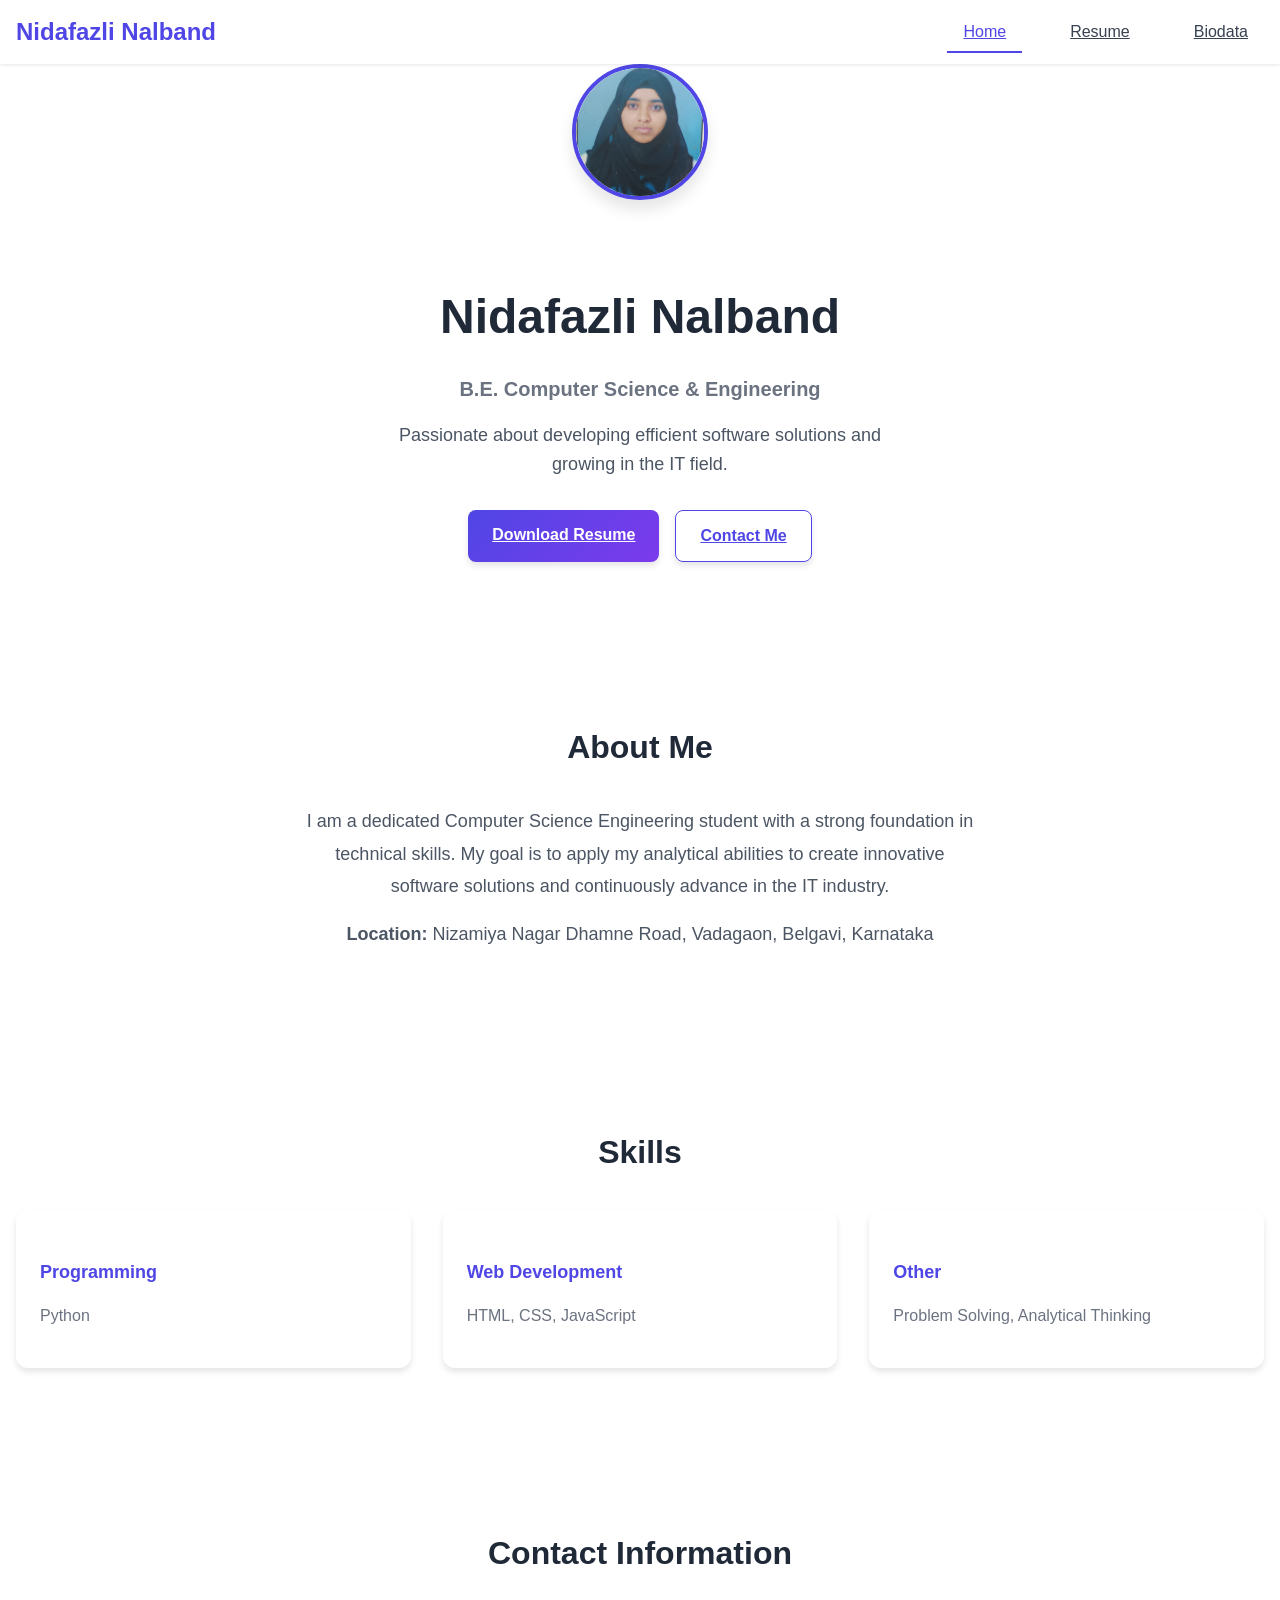
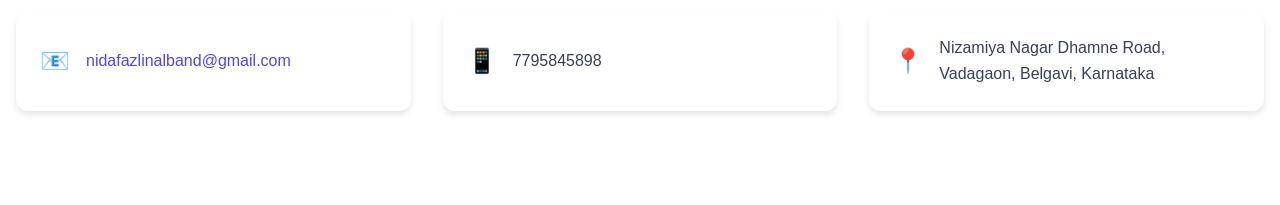
==== index.html @ 798a1188 "Add files via upload" ====
<!DOCTYPE html>
<html lang="en">
<head>
  <meta charset="UTF-8" />
  <meta name="viewport" content="width=device-width, initial-scale=1" />
  <title>Nidafazli Nalband Portfolio</title>
  <link rel="stylesheet" href="styles.css" />
</head>
<body>
  <!-- Navigation -->
  <nav class="navbar">
    <div class="nav-container">
      <div class="brand">Nidafazli Nalband</div>
      <div class="nav-links">
        <a href="index.html" class="nav-btn active" id="home-btn">Home</a>
        <a href="resume.html" class="nav-btn" id="resume-btn">Resume</a>
        <a href="biodata.html" class="nav-btn" id="biodata-btn">Biodata</a>
      </div>
    </div>
  </nav>

  <main class="container fade-in">
    <section class="hero">
      <img src="nida.jpg" alt="Profile Photo" class="profile-img" />
      <h1>Nidafazli Nalband</h1>
      <h2>B.E. Computer Science & Engineering</h2>
      <p>Passionate about developing efficient software solutions and growing in the IT field.</p>
      <div class="hero-buttons">
        <a href="resume.pdf" download="resume.pdf" target="_blank" class="btn primary">Download Resume</a>
        <a href="#contact" class="btn secondary">Contact Me</a>
      </div>
    </section>

    <section id="about" class="about">
      <h3>About Me</h3>
      <p>I am a dedicated Computer Science Engineering student with a strong foundation in technical skills. My goal is to apply my analytical abilities to create innovative software solutions and continuously advance in the IT industry.</p>
      <p><strong>Location:</strong> Nizamiya Nagar Dhamne Road, Vadagaon, Belgavi, Karnataka</p>
    </section>

    <section id="skills" class="skills">
      <h3>Skills</h3>
      <div class="skills-grid">
        <div class="skill-item">
          <h4>Programming</h4>
          <p>Python</p>
        </div>
        <div class="skill-item">
          <h4>Web Development</h4>
          <p>HTML, CSS, JavaScript</p>
        </div>
        <div class="skill-item">
          <h4>Other</h4>
          <p>Problem Solving, Analytical Thinking</p>
        </div>
      </div>
    </section>

    <section id="contact" class="contact">
      <h3>Contact Information</h3>
      <div class="contact-grid">
        <div class="contact-item">
          <span class="icon">📧</span>
          <p><a href="mailto:nidafazlinalband@gmail.com">nidafazlinalband@gmail.com</a></p>
        </div>
        <div class="contact-item">
          <span class="icon">📱</span>
          <p>7795845898</p>
        </div>
        <div class="contact-item">
          <span class="icon">📍</span>
          <p>Nizamiya Nagar Dhamne Road, Vadagaon, Belgavi, Karnataka</p>
        </div>
      </div>
    </section>
  </main>

  <script src="script.js"></script>
</body>
</html>
---- styles.css ----
/* Global Styles */
body {
  font-family: 'Segoe UI', Tahoma, Geneva, Verdana, sans-serif;
  margin: 0;
  background: linear-gradient(135deg, from-slate-50 via-blue-50 to-indigo-50);
  min-height: 100vh;
  color: #374151;
  -webkit-font-smoothing: antialiased;
  -moz-osx-font-smoothing: grayscale;
  line-height: 1.6;
}

/* Navigation */
.navbar {
  position: fixed;
  top: 0;
  left: 0;
  right: 0;
  background: rgba(255, 255, 255, 0.8);
  backdrop-filter: blur(8px);
  box-shadow: 0 1px 3px rgba(0, 0, 0, 0.1);
  z-index: 50;
  transition: all 0.3s ease;
}

.nav-container {
  max-width: 7xl;
  margin: 0 auto;
  padding: 0 1rem;
  display: flex;
  justify-content: space-between;
  align-items: center;
  height: 4rem;
}

.brand {
  font-size: 1.5rem;
  font-weight: 600;
  color: #4f46e5;
  transition: transform 0.3s ease;
}

.brand:hover {
  transform: scale(1.05);
}

.nav-links {
  display: flex;
  gap: 2rem;
}

.nav-btn {
  background: none;
  border: none;
  color: #374151;
  font-weight: 500;
  font-size: 1rem;
  cursor: pointer;
  transition: all 0.3s ease;
  position: relative;
  padding: 0.5rem 1rem;
  border-radius: 0.5rem;
}

.nav-btn:hover {
  color: #4f46e5;
  transform: translateY(-1px);
}

.nav-btn.active {
  color: #4f46e5;
}

.nav-btn.active::after {
  content: '';
  position: absolute;
  bottom: 0;
  left: 0;
  width: 100%;
  height: 2px;
  background: #4f46e5;
  animation: slideIn 0.3s ease;
}

@keyframes slideIn {
  from {
    width: 0;
  }
  to {
    width: 100%;
  }
}

/* Page Management */
.page {
  display: none;
  padding-top: 4rem;
}

.page.active {
  display: block;
}

/* Container */
.container {
  max-width: 7xl;
  margin: 0 auto;
  padding: 0 1rem;
}

/* Fade-in Animation */
.fade-in {
  opacity: 0;
  transform: translateY(30px);
  animation: fadeInUp 0.8s ease forwards;
}

@keyframes fadeInUp {
  to {
    opacity: 1;
    transform: translateY(0);
  }
}

/* Hero Section */
.hero {
  text-align: center;
  padding: 4rem 0;
}

.profile-img {
  width: 8rem;
  height: 8rem;
  border-radius: 50%;
  object-fit: cover;
  margin-bottom: 2rem;
  border: 4px solid #4f46e5;
  box-shadow: 0 10px 15px rgba(0, 0, 0, 0.1);
  transition: transform 0.3s ease;
}

.profile-img:hover {
  transform: scale(1.05);
}

.hero h1 {
  font-size: 3rem;
  font-weight: 700;
  color: #1f2937;
  margin-bottom: 0.5rem;
}

.hero h2 {
  font-size: 1.25rem;
  color: #6b7280;
  margin-bottom: 1rem;
}

.hero p {
  font-size: 1.125rem;
  color: #4b5563;
  max-width: 32rem;
  margin: 0 auto 2rem;
}

.hero-buttons {
  display: flex;
  justify-content: center;
  gap: 1rem;
  flex-wrap: wrap;
}

/* Button Styles */
.btn {
  background: linear-gradient(135deg, #4f46e5, #7c3aed);
  color: white;
  border: none;
  padding: 0.75rem 1.5rem;
  border-radius: 0.5rem;
  font-size: 1rem;
  font-weight: 600;
  cursor: pointer;
  transition: all 0.3s ease;
  box-shadow: 0 4px 6px rgba(0, 0, 0, 0.1);
  position: relative;
  overflow: hidden;
}

.btn::before {
  content: '';
  position: absolute;
  top: 0;
  left: -100%;
  width: 100%;
  height: 100%;
  background: linear-gradient(90deg, transparent, rgba(255, 255, 255, 0.2), transparent);
  transition: left 0.5s;
}

.btn:hover::before {
  left: 100%;
}

.btn:hover {
  transform: translateY(-2px);
  box-shadow: 0 10px 15px rgba(0, 0, 0, 0.15);
}

.btn.secondary {
  background: rgba(255, 255, 255, 0.1);
  color: #4f46e5;
  border: 1px solid #4f46e5;
}

.btn.secondary:hover {
  background: #4f46e5;
  color: white;
}

/* Sections */
.about, .skills, .contact, .resume-section, .biodata-section {
  padding: 4rem 0;
}

.about h3, .skills h3, .contact h3, .resume-section h1, .biodata-section h1 {
  font-size: 2rem;
  font-weight: 700;
  color: #1f2937;
  text-align: center;
  margin-bottom: 2rem;
}

.about p {
  font-size: 1.125rem;
  color: #4b5563;
  line-height: 1.8;
  max-width: 42rem;
  margin: 0 auto 1rem;
  text-align: center;
}

/* Skills Section */
.skills-grid {
  display: grid;
  grid-template-columns: repeat(auto-fit, minmax(16rem, 1fr));
  gap: 2rem;
  margin-top: 2rem;
}

.skill-item {
  background: white;
  padding: 1.5rem;
  border-radius: 0.75rem;
  box-shadow: 0 4px 6px rgba(0, 0, 0, 0.1);
  transition: transform 0.3s ease, box-shadow 0.3s ease;
}

.skill-item:hover {
  transform: translateY(-4px);
  box-shadow: 0 10px 15px rgba(0, 0, 0, 0.15);
}

.skill-item h4 {
  color: #4f46e5;
  margin-bottom: 0.5rem;
  font-size: 1.125rem;
  font-weight: 600;
}

.skill-item p {
  color: #6b7280;
}

/* Contact Section */
.contact-grid {
  display: grid;
  grid-template-columns: repeat(auto-fit, minmax(16rem, 1fr));
  gap: 2rem;
  margin-top: 2rem;
}

.contact-item {
  display: flex;
  align-items: center;
  background: white;
  padding: 1.5rem;
  border-radius: 0.75rem;
  box-shadow: 0 4px 6px rgba(0, 0, 0, 0.1);
  transition: transform 0.3s ease;
}

.contact-item:hover {
  transform: translateX(4px);
}

.contact-item .icon {
  margin-right: 1rem;
  color: #4f46e5;
  font-size: 1.5rem;
}

.contact-item p {
  margin: 0;
  color: #374151;
}

.contact-item a {
  color: #4f46e5;
  text-decoration: none;
  font-weight: 500;
}

.contact-item a:hover {
  text-decoration: underline;
}

/* Resume Section */
.resume-content {
  max-width: 48rem;
  margin: 0 auto;
}

.resume-item {
  margin-bottom: 3rem;
}

.resume-item h2 {
  font-size: 1.5rem;
  color: #4f46e5;
  margin-bottom: 1rem;
  border-bottom: 2px solid #4f46e5;
  padding-bottom: 0.5rem;
}

.education-details h3 {
  color: #1f2937;
  margin-bottom: 0.5rem;
}

.education-details p {
  color: #6b7280;
  margin: 0.25rem 0;
}

.skills-list {
  list-style: none;
  padding: 0;
}

.skills-list li {
  background: #f3f4f6;
  padding: 0.75rem;
  margin-bottom: 0.5rem;
  border-radius: 0.5rem;
  border-left: 4px solid #4f46e5;
}

.center-btn {
  text-align: center;
  margin-top: 2rem;
}

/* Biodata Section */
.biodata-content {
  max-width: 48rem;
  margin: 0 auto;
}

.biodata-list {
  background: white;
  padding: 2rem;
  border-radius: 0.75rem;
  box-shadow: 0 4px 6px rgba(0, 0, 0, 0.1);
}

.biodata-list ul {
  list-style: none;
  padding: 0;
}

.biodata-list li {
  margin-bottom: 1rem;
  padding: 0.5rem 0;
  border-bottom: 1px solid #e5e7eb;
}

.biodata-list li:last-child {
  border-bottom: none;
}

.biodata-list strong {
  color: #4f46e5;
}

/* Footer */
.footer {
  background: white;
  color: #374151;
  padding: 2rem 0;
  margin-top: 4rem;
  border-top: 1px solid #e5e7eb;
}

.footer p {
  text-align: center;
  font-size: 0.875rem;
  color: #000000;
}

/* Responsive Design */
@media (max-width: 768px) {
  .nav-links {
    gap: 1rem;
  }

  .hero h1 {
    font-size: 2.25rem;
  }

  .hero h2 {
    font-size: 1.125rem;
  }

  .hero p {
    font-size: 1rem;
  }

  .skills-grid, .contact-grid {
    grid-template-columns: 1fr;
  }

  .biodata-grid {
    grid-template-columns: 1fr;
  }

  .footer-grid {
    grid-template-columns: 1fr;
  }
}

@media (max-width: 480px) {
  .nav-container {
    padding: 0 0.5rem;
  }

  .hero {
    padding: 2rem 0;
  }

  .hero-buttons {
    flex-direction: column;
    align-items: center;
  }

  .btn {
    width: 100%;
    max-width: 16rem;
  }
}
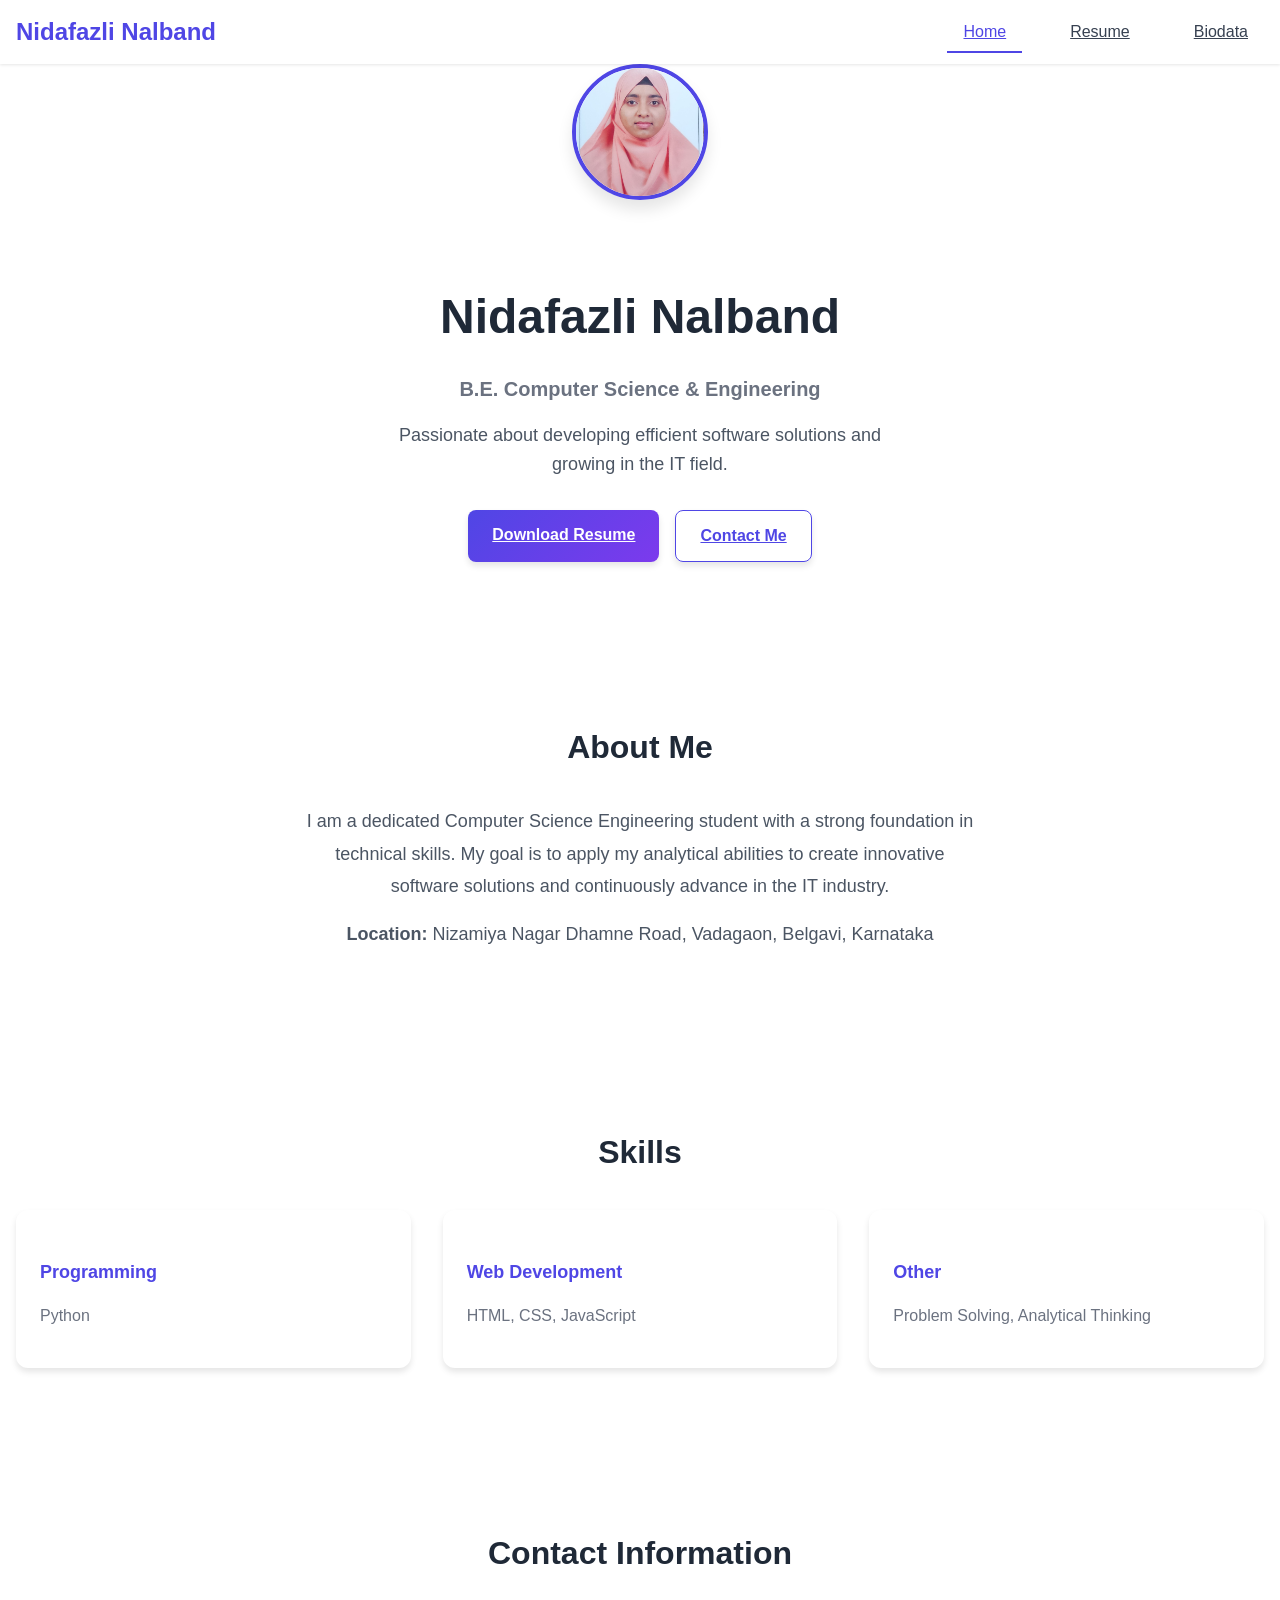
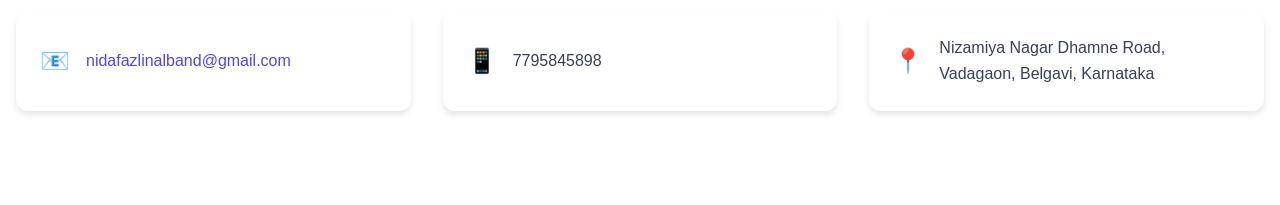
==== commit 22859229: "Update index.html" ====
--- a/index.html
+++ b/index.html
@@ -21,7 +21,7 @@
 
   <main class="container fade-in">
     <section class="hero">
-      <img src="nida.jpg" alt="Profile Photo" class="profile-img" />
+      <img src="nida.jpeg" alt="Profile Photo" class="profile-img" />
       <h1>Nidafazli Nalband</h1>
       <h2>B.E. Computer Science & Engineering</h2>
       <p>Passionate about developing efficient software solutions and growing in the IT field.</p>
@@ -77,3 +77,4 @@
   <script src="script.js"></script>
 </body>
 </html>
+
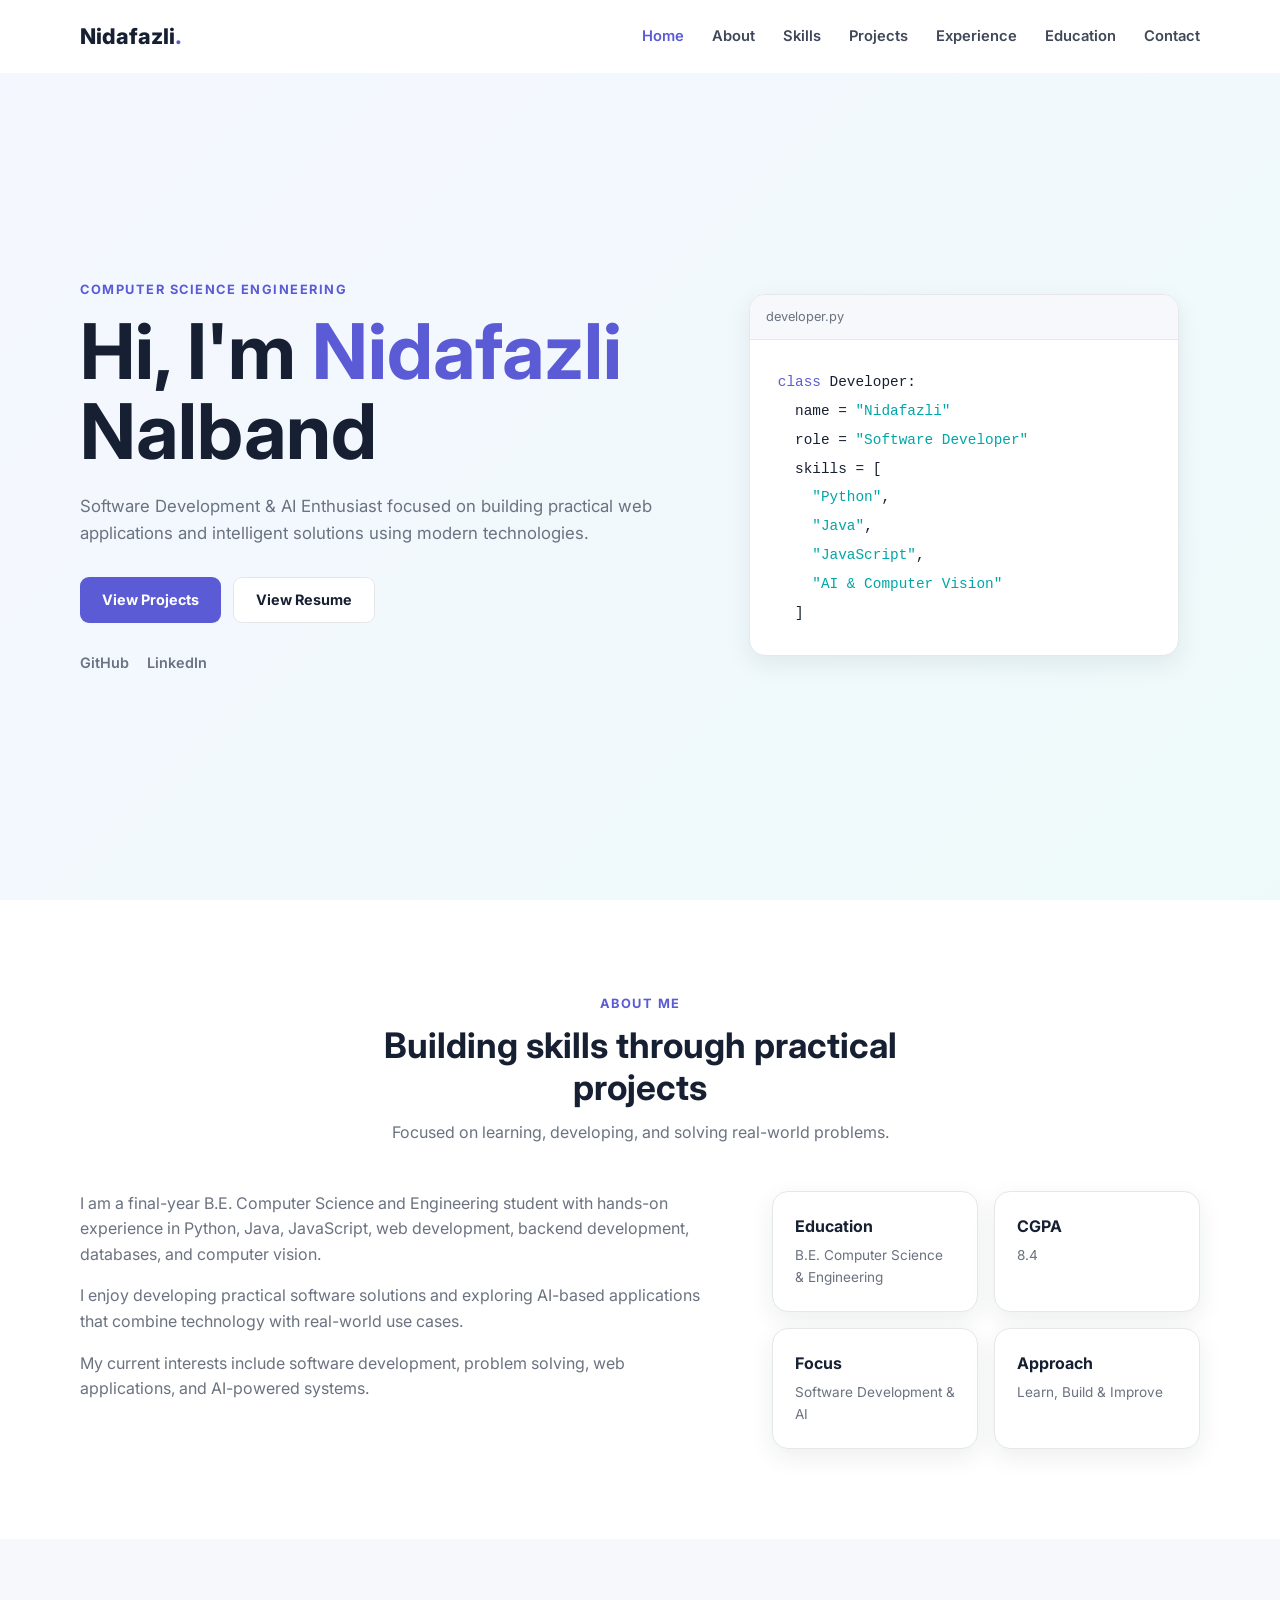
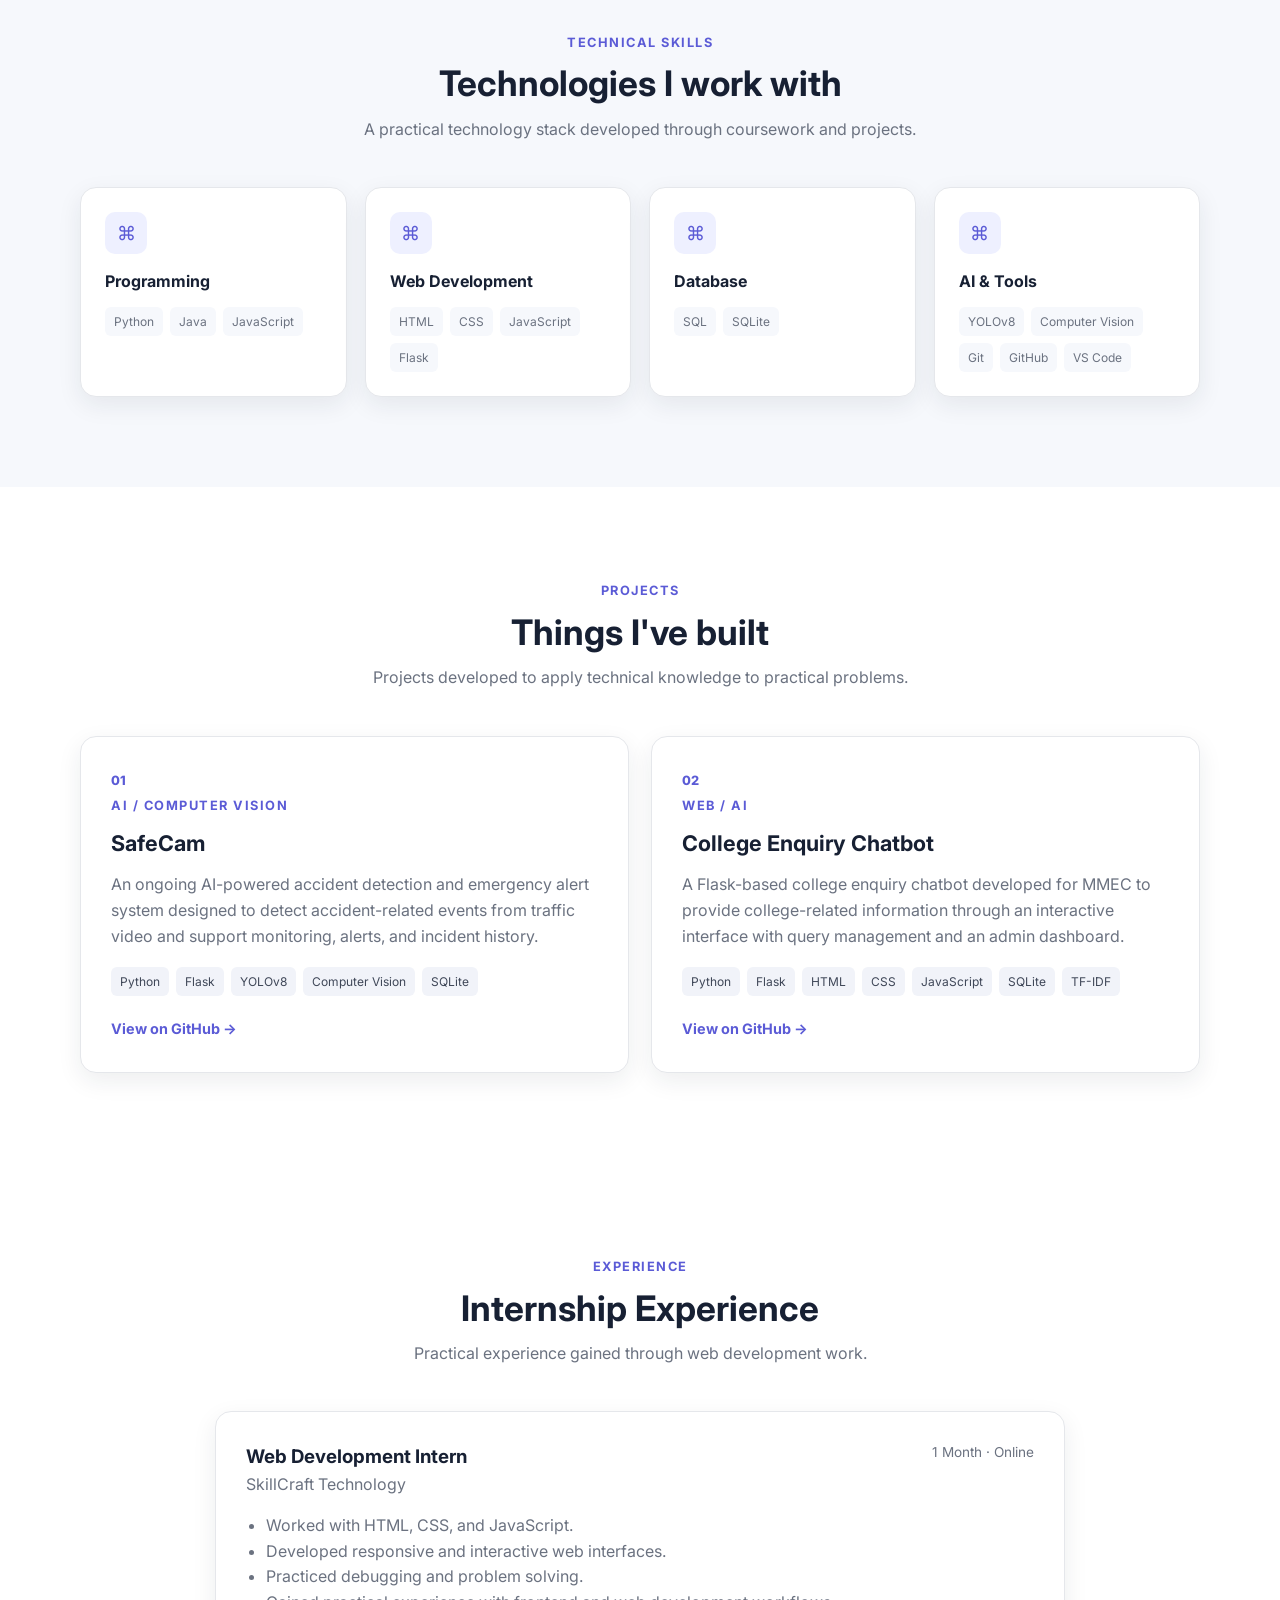
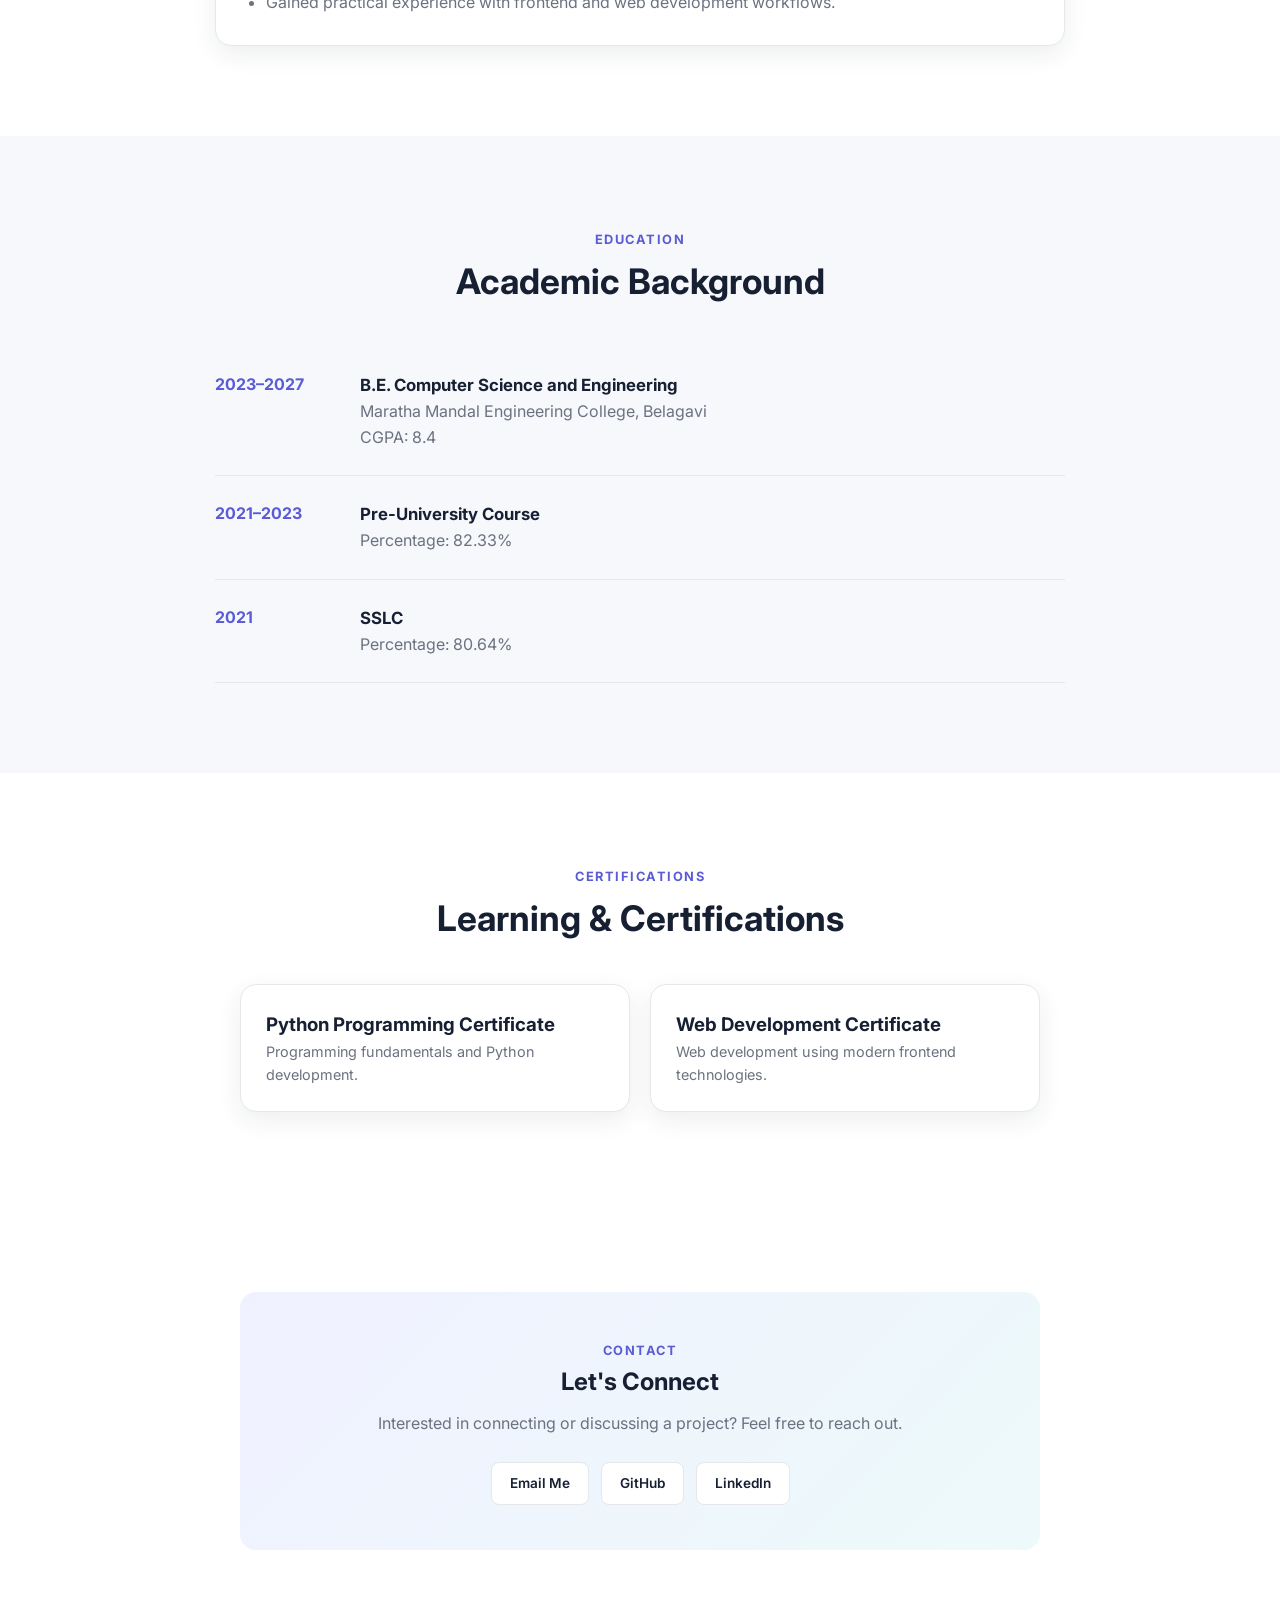
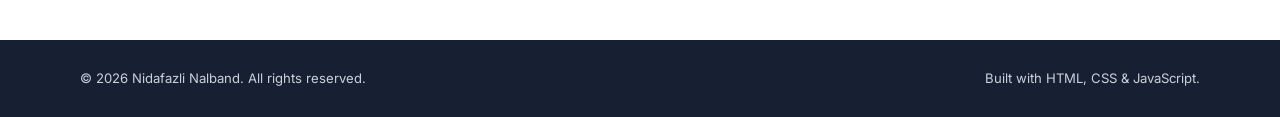
==== commit bdfe6796: "Add files via upload" ====
--- a/index.html
+++ b/index.html
@@ -1,80 +1,412 @@
 <!DOCTYPE html>
 <html lang="en">
 <head>
-  <meta charset="UTF-8" />
-  <meta name="viewport" content="width=device-width, initial-scale=1" />
-  <title>Nidafazli Nalband Portfolio</title>
-  <link rel="stylesheet" href="styles.css" />
+    <meta charset="UTF-8">
+    <meta name="viewport" content="width=device-width, initial-scale=1.0">
+    <meta name="description" content="Nidafazli Nalband - Computer Science Engineering student, software development and AI enthusiast.">
+    <meta name="author" content="Nidafazli Nalband">
+    <title>Nidafazli Nalband | Software Developer</title>
+    <link rel="preconnect" href="https://fonts.googleapis.com">
+    <link rel="preconnect" href="https://fonts.gstatic.com" crossorigin>
+    <link href="https://fonts.googleapis.com/css2?family=Inter:wght@400;500;600;700;800&display=swap" rel="stylesheet">
+    <link rel="stylesheet" href="styles.css">
 </head>
 <body>
-  <!-- Navigation -->
-  <nav class="navbar">
-    <div class="nav-container">
-      <div class="brand">Nidafazli Nalband</div>
-      <div class="nav-links">
-        <a href="index.html" class="nav-btn active" id="home-btn">Home</a>
-        <a href="resume.html" class="nav-btn" id="resume-btn">Resume</a>
-        <a href="biodata.html" class="nav-btn" id="biodata-btn">Biodata</a>
-      </div>
-    </div>
-  </nav>
-
-  <main class="container fade-in">
-    <section class="hero">
-      <img src="nida.jpeg" alt="Profile Photo" class="profile-img" />
-      <h1>Nidafazli Nalband</h1>
-      <h2>B.E. Computer Science & Engineering</h2>
-      <p>Passionate about developing efficient software solutions and growing in the IT field.</p>
-      <div class="hero-buttons">
-        <a href="resume.pdf" download="resume.pdf" target="_blank" class="btn primary">Download Resume</a>
-        <a href="#contact" class="btn secondary">Contact Me</a>
-      </div>
-    </section>
-
-    <section id="about" class="about">
-      <h3>About Me</h3>
-      <p>I am a dedicated Computer Science Engineering student with a strong foundation in technical skills. My goal is to apply my analytical abilities to create innovative software solutions and continuously advance in the IT industry.</p>
-      <p><strong>Location:</strong> Nizamiya Nagar Dhamne Road, Vadagaon, Belgavi, Karnataka</p>
-    </section>
-
-    <section id="skills" class="skills">
-      <h3>Skills</h3>
-      <div class="skills-grid">
-        <div class="skill-item">
-          <h4>Programming</h4>
-          <p>Python</p>
-        </div>
-        <div class="skill-item">
-          <h4>Web Development</h4>
-          <p>HTML, CSS, JavaScript</p>
-        </div>
-        <div class="skill-item">
-          <h4>Other</h4>
-          <p>Problem Solving, Analytical Thinking</p>
-        </div>
-      </div>
-    </section>
-
-    <section id="contact" class="contact">
-      <h3>Contact Information</h3>
-      <div class="contact-grid">
-        <div class="contact-item">
-          <span class="icon">📧</span>
-          <p><a href="mailto:nidafazlinalband@gmail.com">nidafazlinalband@gmail.com</a></p>
-        </div>
-        <div class="contact-item">
-          <span class="icon">📱</span>
-          <p>7795845898</p>
-        </div>
-        <div class="contact-item">
-          <span class="icon">📍</span>
-          <p>Nizamiya Nagar Dhamne Road, Vadagaon, Belgavi, Karnataka</p>
-        </div>
-      </div>
-    </section>
-  </main>
-
-  <script src="script.js"></script>
+
+<header class="navbar">
+    <div class="container nav-container">
+        <a href="#home" class="logo">Nidafazli<span>.</span></a>
+
+        <button class="menu-toggle" aria-label="Toggle navigation" type="button">
+            ☰
+        </button>
+
+        <nav>
+            <ul class="nav-menu">
+                <li><a href="#home">Home</a></li>
+                <li><a href="#about">About</a></li>
+                <li><a href="#skills">Skills</a></li>
+                <li><a href="#projects">Projects</a></li>
+                <li><a href="#experience">Experience</a></li>
+                <li><a href="#education">Education</a></li>
+                <li><a href="#contact">Contact</a></li>
+            </ul>
+        </nav>
+    </div>
+</header>
+
+<main>
+
+<section class="hero" id="home">
+    <div class="container hero-content">
+        <div class="hero-text reveal">
+            <span class="hero-label">Computer Science Engineering</span>
+
+            <h1>
+                Hi, I'm <span>Nidafazli</span> Nalband
+            </h1>
+
+            <p class="hero-description">
+                Software Development & AI Enthusiast focused on building
+                practical web applications and intelligent solutions using
+                modern technologies.
+            </p>
+
+            <div class="hero-buttons">
+                <a href="#projects" class="btn btn-primary">View Projects</a>
+                <a href="resume.html" class="btn btn-secondary">View Resume</a>
+            </div>
+
+            <div class="social-links">
+                <a href="https://github.com/Nidafazli-Nalband" target="_blank" rel="noopener noreferrer">GitHub</a>
+                <a href="https://www.linkedin.com/in/nidafazli-nalband-ab62792a0/" target="_blank" rel="noopener noreferrer">LinkedIn</a>
+            </div>
+        </div>
+
+        <div class="hero-card reveal">
+            <div class="code-card">
+                <div class="code-top">developer.py</div>
+                <div class="code-content">
+                    <div><span class="code-keyword">class</span> Developer:</div>
+                    <div>&nbsp;&nbsp;name = <span class="code-string">"Nidafazli"</span></div>
+                    <div>&nbsp;&nbsp;role = <span class="code-string">"Software Developer"</span></div>
+                    <div>&nbsp;&nbsp;skills = [</div>
+                    <div>&nbsp;&nbsp;&nbsp;&nbsp;<span class="code-string">"Python"</span>,</div>
+                    <div>&nbsp;&nbsp;&nbsp;&nbsp;<span class="code-string">"Java"</span>,</div>
+                    <div>&nbsp;&nbsp;&nbsp;&nbsp;<span class="code-string">"JavaScript"</span>,</div>
+                    <div>&nbsp;&nbsp;&nbsp;&nbsp;<span class="code-string">"AI & Computer Vision"</span></div>
+                    <div>&nbsp;&nbsp;]</div>
+                </div>
+            </div>
+        </div>
+    </div>
+</section>
+
+<section class="section" id="about">
+    <div class="container">
+        <div class="section-heading reveal">
+            <span class="section-label">About Me</span>
+            <h2>Building skills through practical projects</h2>
+            <p>Focused on learning, developing, and solving real-world problems.</p>
+        </div>
+
+        <div class="about-content">
+            <div class="about-text reveal">
+                <p>
+                    I am a final-year B.E. Computer Science and Engineering
+                    student with hands-on experience in Python, Java,
+                    JavaScript, web development, backend development,
+                    databases, and computer vision.
+                </p>
+
+                <p>
+                    I enjoy developing practical software solutions and
+                    exploring AI-based applications that combine technology
+                    with real-world use cases.
+                </p>
+
+                <p>
+                    My current interests include software development,
+                    problem solving, web applications, and AI-powered systems.
+                </p>
+            </div>
+
+            <div class="about-highlights reveal">
+                <div class="highlight-card">
+                    <h3>Education</h3>
+                    <p>B.E. Computer Science & Engineering</p>
+                </div>
+
+                <div class="highlight-card">
+                    <h3>CGPA</h3>
+                    <p>8.4</p>
+                </div>
+
+                <div class="highlight-card">
+                    <h3>Focus</h3>
+                    <p>Software Development & AI</p>
+                </div>
+
+                <div class="highlight-card">
+                    <h3>Approach</h3>
+                    <p>Learn, Build & Improve</p>
+                </div>
+            </div>
+        </div>
+    </div>
+</section>
+
+<section class="section skills-section" id="skills">
+    <div class="container">
+        <div class="section-heading reveal">
+            <span class="section-label">Technical Skills</span>
+            <h2>Technologies I work with</h2>
+            <p>A practical technology stack developed through coursework and projects.</p>
+        </div>
+
+        <div class="skills-grid">
+
+            <div class="skill-card reveal">
+                <div class="skill-icon">⌘</div>
+                <h3>Programming</h3>
+                <div class="skill-tags">
+                    <span>Python</span>
+                    <span>Java</span>
+                    <span>JavaScript</span>
+                </div>
+            </div>
+
+            <div class="skill-card reveal">
+                <div class="skill-icon">⌘</div>
+                <h3>Web Development</h3>
+                <div class="skill-tags">
+                    <span>HTML</span>
+                    <span>CSS</span>
+                    <span>JavaScript</span>
+                    <span>Flask</span>
+                </div>
+            </div>
+
+            <div class="skill-card reveal">
+                <div class="skill-icon">⌘</div>
+                <h3>Database</h3>
+                <div class="skill-tags">
+                    <span>SQL</span>
+                    <span>SQLite</span>
+                </div>
+            </div>
+
+            <div class="skill-card reveal">
+                <div class="skill-icon">⌘</div>
+                <h3>AI & Tools</h3>
+                <div class="skill-tags">
+                    <span>YOLOv8</span>
+                    <span>Computer Vision</span>
+                    <span>Git</span>
+                    <span>GitHub</span>
+                    <span>VS Code</span>
+                </div>
+            </div>
+
+        </div>
+    </div>
+</section>
+
+<section class="section" id="projects">
+    <div class="container">
+        <div class="section-heading reveal">
+            <span class="section-label">Projects</span>
+            <h2>Things I've built</h2>
+            <p>Projects developed to apply technical knowledge to practical problems.</p>
+        </div>
+
+        <div class="projects-grid">
+
+            <article class="project-card reveal">
+                <span class="project-number">01</span>
+                <div class="project-content">
+                    <span class="project-category">AI / Computer Vision</span>
+
+                    <h3>SafeCam</h3>
+
+                    <p>
+                        An ongoing AI-powered accident detection and emergency
+                        alert system designed to detect accident-related events
+                        from traffic video and support monitoring, alerts, and
+                        incident history.
+                    </p>
+
+                    <div class="project-tech">
+                        <span>Python</span>
+                        <span>Flask</span>
+                        <span>YOLOv8</span>
+                        <span>Computer Vision</span>
+                        <span>SQLite</span>
+                    </div>
+
+                    <a
+                        href="https://github.com/Nidafazli-Nalband/SafeCam-AI-Powered-Real-Time-Accident-Detection-Emergency-Alert-System"
+                        target="_blank"
+                        rel="noopener noreferrer"
+                        class="project-link"
+                    >
+                        View on GitHub →
+                    </a>
+                </div>
+            </article>
+
+            <article class="project-card reveal">
+                <span class="project-number">02</span>
+                <div class="project-content">
+                    <span class="project-category">Web / AI</span>
+
+                    <h3>College Enquiry Chatbot</h3>
+
+                    <p>
+                        A Flask-based college enquiry chatbot developed for
+                        MMEC to provide college-related information through
+                        an interactive interface with query management and
+                        an admin dashboard.
+                    </p>
+
+                    <div class="project-tech">
+                        <span>Python</span>
+                        <span>Flask</span>
+                        <span>HTML</span>
+                        <span>CSS</span>
+                        <span>JavaScript</span>
+                        <span>SQLite</span>
+                        <span>TF-IDF</span>
+                    </div>
+
+                    <a
+                        href="https://github.com/Nidafazli-Nalband/College_Enquiry_Chatbot"
+                        target="_blank"
+                        rel="noopener noreferrer"
+                        class="project-link"
+                    >
+                        View on GitHub →
+                    </a>
+                </div>
+            </article>
+
+        </div>
+    </div>
+</section>
+
+<section class="section" id="experience">
+    <div class="container">
+        <div class="section-heading reveal">
+            <span class="section-label">Experience</span>
+            <h2>Internship Experience</h2>
+            <p>Practical experience gained through web development work.</p>
+        </div>
+
+        <div class="experience-card reveal">
+            <div class="experience-header">
+                <div>
+                    <h3>Web Development Intern</h3>
+                    <p>SkillCraft Technology</p>
+                </div>
+
+                <span class="experience-period">1 Month · Online</span>
+            </div>
+
+            <ul>
+                <li>Worked with HTML, CSS, and JavaScript.</li>
+                <li>Developed responsive and interactive web interfaces.</li>
+                <li>Practiced debugging and problem solving.</li>
+                <li>Gained practical experience with frontend and web development workflows.</li>
+            </ul>
+        </div>
+    </div>
+</section>
+
+<section class="section education-section" id="education">
+    <div class="container">
+        <div class="section-heading reveal">
+            <span class="section-label">Education</span>
+            <h2>Academic Background</h2>
+        </div>
+
+        <div class="timeline">
+
+            <div class="timeline-item reveal">
+                <div class="timeline-year">2023–2027</div>
+                <div class="timeline-content">
+                    <h3>B.E. Computer Science and Engineering</h3>
+                    <p>Maratha Mandal Engineering College, Belagavi</p>
+                    <p>CGPA: 8.4</p>
+                </div>
+            </div>
+
+            <div class="timeline-item reveal">
+                <div class="timeline-year">2021–2023</div>
+                <div class="timeline-content">
+                    <h3>Pre-University Course</h3>
+                    <p>Percentage: 82.33%</p>
+                </div>
+            </div>
+
+            <div class="timeline-item reveal">
+                <div class="timeline-year">2021</div>
+                <div class="timeline-content">
+                    <h3>SSLC</h3>
+                    <p>Percentage: 80.64%</p>
+                </div>
+            </div>
+
+        </div>
+    </div>
+</section>
+
+<section class="section" id="certifications">
+    <div class="container">
+        <div class="section-heading reveal">
+            <span class="section-label">Certifications</span>
+            <h2>Learning & Certifications</h2>
+        </div>
+
+        <div class="certification-grid">
+
+            <div class="certification-card reveal">
+                <h3>Python Programming Certificate</h3>
+                <p>Programming fundamentals and Python development.</p>
+            </div>
+
+            <div class="certification-card reveal">
+                <h3>Web Development Certificate</h3>
+                <p>Web development using modern frontend technologies.</p>
+            </div>
+
+        </div>
+    </div>
+</section>
+
+<section class="section" id="contact">
+    <div class="container">
+        <div class="contact-box reveal">
+            <span class="section-label">Contact</span>
+
+            <h2>Let's Connect</h2>
+
+            <p>
+                Interested in connecting or discussing a project?
+                Feel free to reach out.
+            </p>
+
+            <div class="contact-links">
+                <a href="mailto:nidafazlinalband@gmail.com">Email Me</a>
+
+                <a
+                    href="https://github.com/Nidafazli-Nalband"
+                    target="_blank"
+                    rel="noopener noreferrer"
+                >
+                    GitHub
+                </a>
+
+                <a
+                    href="https://www.linkedin.com/in/nidafazli-nalband-ab62792a0/"
+                    target="_blank"
+                    rel="noopener noreferrer"
+                >
+                    LinkedIn
+                </a>
+            </div>
+        </div>
+    </div>
+</section>
+
+</main>
+
+<footer>
+    <div class="container footer-content">
+        <p>© 2026 Nidafazli Nalband. All rights reserved.</p>
+        <p>Built with HTML, CSS & JavaScript.</p>
+    </div>
+</footer>
+
+<script src="script.js"></script>
 </body>
-</html>
-
+</html>
--- a/styles.css
+++ b/styles.css
@@ -1,459 +1,808 @@
-/* Global Styles */
-body {
-  font-family: 'Segoe UI', Tahoma, Geneva, Verdana, sans-serif;
-  margin: 0;
-  background: linear-gradient(135deg, from-slate-50 via-blue-50 to-indigo-50);
-  min-height: 100vh;
-  color: #374151;
-  -webkit-font-smoothing: antialiased;
-  -moz-osx-font-smoothing: grayscale;
-  line-height: 1.6;
-}
-
-/* Navigation */
-.navbar {
-  position: fixed;
-  top: 0;
-  left: 0;
-  right: 0;
-  background: rgba(255, 255, 255, 0.8);
-  backdrop-filter: blur(8px);
-  box-shadow: 0 1px 3px rgba(0, 0, 0, 0.1);
-  z-index: 50;
-  transition: all 0.3s ease;
-}
-
-.nav-container {
-  max-width: 7xl;
-  margin: 0 auto;
-  padding: 0 1rem;
-  display: flex;
-  justify-content: space-between;
-  align-items: center;
-  height: 4rem;
-}
-
-.brand {
-  font-size: 1.5rem;
-  font-weight: 600;
-  color: #4f46e5;
-  transition: transform 0.3s ease;
-}
-
-.brand:hover {
-  transform: scale(1.05);
-}
-
-.nav-links {
-  display: flex;
-  gap: 2rem;
-}
-
-.nav-btn {
-  background: none;
-  border: none;
-  color: #374151;
-  font-weight: 500;
-  font-size: 1rem;
-  cursor: pointer;
-  transition: all 0.3s ease;
-  position: relative;
-  padding: 0.5rem 1rem;
-  border-radius: 0.5rem;
-}
-
-.nav-btn:hover {
-  color: #4f46e5;
-  transform: translateY(-1px);
-}
-
-.nav-btn.active {
-  color: #4f46e5;
-}
-
-.nav-btn.active::after {
-  content: '';
-  position: absolute;
-  bottom: 0;
-  left: 0;
-  width: 100%;
-  height: 2px;
-  background: #4f46e5;
-  animation: slideIn 0.3s ease;
-}
-
-@keyframes slideIn {
-  from {
-    width: 0;
-  }
-  to {
-    width: 100%;
-  }
-}
-
-/* Page Management */
-.page {
-  display: none;
-  padding-top: 4rem;
-}
-
-.page.active {
-  display: block;
-}
-
-/* Container */
-.container {
-  max-width: 7xl;
-  margin: 0 auto;
-  padding: 0 1rem;
-}
-
-/* Fade-in Animation */
-.fade-in {
-  opacity: 0;
-  transform: translateY(30px);
-  animation: fadeInUp 0.8s ease forwards;
-}
-
-@keyframes fadeInUp {
-  to {
-    opacity: 1;
-    transform: translateY(0);
-  }
-}
-
-/* Hero Section */
-.hero {
-  text-align: center;
-  padding: 4rem 0;
-}
-
-.profile-img {
-  width: 8rem;
-  height: 8rem;
-  border-radius: 50%;
-  object-fit: cover;
-  margin-bottom: 2rem;
-  border: 4px solid #4f46e5;
-  box-shadow: 0 10px 15px rgba(0, 0, 0, 0.1);
-  transition: transform 0.3s ease;
-}
-
-.profile-img:hover {
-  transform: scale(1.05);
-}
-
-.hero h1 {
-  font-size: 3rem;
-  font-weight: 700;
-  color: #1f2937;
-  margin-bottom: 0.5rem;
-}
-
-.hero h2 {
-  font-size: 1.25rem;
-  color: #6b7280;
-  margin-bottom: 1rem;
-}
-
-.hero p {
-  font-size: 1.125rem;
-  color: #4b5563;
-  max-width: 32rem;
-  margin: 0 auto 2rem;
-}
-
-.hero-buttons {
-  display: flex;
-  justify-content: center;
-  gap: 1rem;
-  flex-wrap: wrap;
-}
-
-/* Button Styles */
-.btn {
-  background: linear-gradient(135deg, #4f46e5, #7c3aed);
-  color: white;
-  border: none;
-  padding: 0.75rem 1.5rem;
-  border-radius: 0.5rem;
-  font-size: 1rem;
-  font-weight: 600;
-  cursor: pointer;
-  transition: all 0.3s ease;
-  box-shadow: 0 4px 6px rgba(0, 0, 0, 0.1);
-  position: relative;
-  overflow: hidden;
-}
-
-.btn::before {
-  content: '';
-  position: absolute;
-  top: 0;
-  left: -100%;
-  width: 100%;
-  height: 100%;
-  background: linear-gradient(90deg, transparent, rgba(255, 255, 255, 0.2), transparent);
-  transition: left 0.5s;
-}
-
-.btn:hover::before {
-  left: 100%;
-}
-
-.btn:hover {
-  transform: translateY(-2px);
-  box-shadow: 0 10px 15px rgba(0, 0, 0, 0.15);
-}
-
-.btn.secondary {
-  background: rgba(255, 255, 255, 0.1);
-  color: #4f46e5;
-  border: 1px solid #4f46e5;
-}
-
-.btn.secondary:hover {
-  background: #4f46e5;
-  color: white;
-}
-
-/* Sections */
-.about, .skills, .contact, .resume-section, .biodata-section {
-  padding: 4rem 0;
-}
-
-.about h3, .skills h3, .contact h3, .resume-section h1, .biodata-section h1 {
-  font-size: 2rem;
-  font-weight: 700;
-  color: #1f2937;
-  text-align: center;
-  margin-bottom: 2rem;
-}
-
-.about p {
-  font-size: 1.125rem;
-  color: #4b5563;
-  line-height: 1.8;
-  max-width: 42rem;
-  margin: 0 auto 1rem;
-  text-align: center;
-}
-
-/* Skills Section */
-.skills-grid {
-  display: grid;
-  grid-template-columns: repeat(auto-fit, minmax(16rem, 1fr));
-  gap: 2rem;
-  margin-top: 2rem;
-}
-
-.skill-item {
-  background: white;
-  padding: 1.5rem;
-  border-radius: 0.75rem;
-  box-shadow: 0 4px 6px rgba(0, 0, 0, 0.1);
-  transition: transform 0.3s ease, box-shadow 0.3s ease;
-}
-
-.skill-item:hover {
-  transform: translateY(-4px);
-  box-shadow: 0 10px 15px rgba(0, 0, 0, 0.15);
-}
-
-.skill-item h4 {
-  color: #4f46e5;
-  margin-bottom: 0.5rem;
-  font-size: 1.125rem;
-  font-weight: 600;
-}
-
-.skill-item p {
-  color: #6b7280;
-}
-
-/* Contact Section */
-.contact-grid {
-  display: grid;
-  grid-template-columns: repeat(auto-fit, minmax(16rem, 1fr));
-  gap: 2rem;
-  margin-top: 2rem;
-}
-
-.contact-item {
-  display: flex;
-  align-items: center;
-  background: white;
-  padding: 1.5rem;
-  border-radius: 0.75rem;
-  box-shadow: 0 4px 6px rgba(0, 0, 0, 0.1);
-  transition: transform 0.3s ease;
-}
-
-.contact-item:hover {
-  transform: translateX(4px);
-}
-
-.contact-item .icon {
-  margin-right: 1rem;
-  color: #4f46e5;
-  font-size: 1.5rem;
-}
-
-.contact-item p {
-  margin: 0;
-  color: #374151;
-}
-
-.contact-item a {
-  color: #4f46e5;
-  text-decoration: none;
-  font-weight: 500;
-}
-
-.contact-item a:hover {
-  text-decoration: underline;
-}
-
-/* Resume Section */
-.resume-content {
-  max-width: 48rem;
-  margin: 0 auto;
-}
-
-.resume-item {
-  margin-bottom: 3rem;
-}
-
-.resume-item h2 {
-  font-size: 1.5rem;
-  color: #4f46e5;
-  margin-bottom: 1rem;
-  border-bottom: 2px solid #4f46e5;
-  padding-bottom: 0.5rem;
-}
-
-.education-details h3 {
-  color: #1f2937;
-  margin-bottom: 0.5rem;
-}
-
-.education-details p {
-  color: #6b7280;
-  margin: 0.25rem 0;
-}
-
-.skills-list {
-  list-style: none;
-  padding: 0;
-}
-
-.skills-list li {
-  background: #f3f4f6;
-  padding: 0.75rem;
-  margin-bottom: 0.5rem;
-  border-radius: 0.5rem;
-  border-left: 4px solid #4f46e5;
-}
-
-.center-btn {
-  text-align: center;
-  margin-top: 2rem;
-}
-
-/* Biodata Section */
-.biodata-content {
-  max-width: 48rem;
-  margin: 0 auto;
-}
-
-.biodata-list {
-  background: white;
-  padding: 2rem;
-  border-radius: 0.75rem;
-  box-shadow: 0 4px 6px rgba(0, 0, 0, 0.1);
-}
-
-.biodata-list ul {
-  list-style: none;
-  padding: 0;
-}
-
-.biodata-list li {
-  margin-bottom: 1rem;
-  padding: 0.5rem 0;
-  border-bottom: 1px solid #e5e7eb;
-}
-
-.biodata-list li:last-child {
-  border-bottom: none;
-}
-
-.biodata-list strong {
-  color: #4f46e5;
+:root{
+    --primary:#5b5bd6;
+    --secondary:#00a6a6;
+    --accent:#f59e0b;
+    --dark:#172033;
+    --text:#3f4758;
+    --muted:#6b7280;
+    --light:#f6f8fc;
+    --white:#fff;
+    --border:#e5e7eb;
+    --shadow:0 8px 24px rgba(23,32,51,.08);
+    --radius:16px;
+    --transition:.2s ease;
+}
+
+*{
+    margin:0;
+    padding:0;
+    box-sizing:border-box;
+}
+
+html{
+    scroll-behavior:smooth;
+}
+
+body{
+    font-family:"Inter",Arial,sans-serif;
+    color:var(--text);
+    background:var(--white);
+    line-height:1.6;
+}
+
+a{
+    color:inherit;
+    text-decoration:none;
+}
+
+button,
+a{
+    -webkit-tap-highlight-color:transparent;
+}
+
+.container{
+    width:min(1120px,92%);
+    margin:auto;
+}
+
+.section{
+    padding:90px 0;
+}
+
+.section-heading{
+    max-width:650px;
+    margin:0 auto 45px;
+    text-align:center;
+}
+
+.section-label,
+.hero-label,
+.project-category{
+    display:inline-block;
+    color:var(--primary);
+    font-size:.8rem;
+    font-weight:700;
+    letter-spacing:1.5px;
+    text-transform:uppercase;
+}
+
+.section-heading h2{
+    margin:8px 0 12px;
+    color:var(--dark);
+    font-size:2.2rem;
+    line-height:1.2;
+}
+
+.section-heading p{
+    color:var(--muted);
+}
+
+/* Navbar */
+
+.navbar{
+    position:fixed;
+    top:0;
+    left:0;
+    width:100%;
+    z-index:1000;
+    background:rgba(255,255,255,.96);
+    border-bottom:1px solid transparent;
+}
+
+.navbar.scrolled{
+    border-color:var(--border);
+}
+
+.nav-container{
+    min-height:72px;
+    display:flex;
+    align-items:center;
+    justify-content:space-between;
+}
+
+.logo{
+    color:var(--dark);
+    font-size:1.35rem;
+    font-weight:800;
+}
+
+.logo span{
+    color:var(--primary);
+}
+
+.nav-menu{
+    display:flex;
+    align-items:center;
+    gap:28px;
+    list-style:none;
+}
+
+.nav-menu a{
+    color:var(--text);
+    font-size:.92rem;
+    font-weight:600;
+}
+
+.nav-menu a:hover,
+.nav-menu a.active{
+    color:var(--primary);
+}
+
+.menu-toggle{
+    display:none;
+    border:0;
+    background:none;
+    color:var(--dark);
+    font-size:1.5rem;
+    cursor:pointer;
+}
+
+/* Hero */
+
+.hero{
+    min-height:100vh;
+    display:flex;
+    align-items:center;
+    padding:120px 0 70px;
+    background:linear-gradient(135deg,#f5f7ff 0%,#eefafa 100%);
+}
+
+.hero-content{
+    display:grid;
+    grid-template-columns:1.1fr .9fr;
+    align-items:center;
+    gap:70px;
+}
+
+.hero-text h1{
+    margin:10px 0;
+    color:var(--dark);
+    font-size:clamp(2.8rem,6vw,4.8rem);
+    line-height:1.05;
+}
+
+.hero-text h1 span{
+    color:var(--primary);
+}
+
+.hero-description{
+    max-width:620px;
+    margin:20px 0 30px;
+    color:var(--muted);
+    font-size:1.05rem;
+}
+
+.hero-buttons{
+    display:flex;
+    flex-wrap:wrap;
+    gap:12px;
+}
+
+.btn{
+    display:inline-flex;
+    align-items:center;
+    justify-content:center;
+    min-height:46px;
+    padding:0 22px;
+    border-radius:9px;
+    font-size:.9rem;
+    font-weight:700;
+    transition:transform var(--transition),background var(--transition);
+}
+
+.btn:hover{
+    transform:translateY(-2px);
+}
+
+.btn-primary{
+    color:var(--white);
+    background:var(--primary);
+}
+
+.btn-primary:hover{
+    background:#4c4cc4;
+}
+
+.btn-secondary{
+    color:var(--dark);
+    background:var(--white);
+    border:1px solid var(--border);
+}
+
+.btn-secondary:hover{
+    background:var(--light);
+}
+
+.social-links{
+    display:flex;
+    gap:18px;
+    margin-top:28px;
+}
+
+.social-links a{
+    color:var(--muted);
+    font-size:.9rem;
+    font-weight:600;
+}
+
+.social-links a:hover{
+    color:var(--primary);
+}
+
+/* Hero code card */
+
+.hero-card{
+    display:flex;
+    justify-content:center;
+}
+
+.code-card{
+    width:min(430px,100%);
+    overflow:hidden;
+    border:1px solid var(--border);
+    border-radius:var(--radius);
+    background:#fff;
+    box-shadow:var(--shadow);
+}
+
+.code-top{
+    padding:12px 16px;
+    background:var(--light);
+    border-bottom:1px solid var(--border);
+    color:var(--muted);
+    font-size:.8rem;
+}
+
+.code-content{
+    padding:28px;
+    color:var(--dark);
+    font-family:monospace;
+    font-size:.9rem;
+    line-height:2;
+}
+
+.code-keyword{
+    color:var(--primary);
+}
+
+.code-string{
+    color:var(--secondary);
+}
+
+/* About */
+
+.about-content{
+    display:grid;
+    grid-template-columns:1.2fr .8fr;
+    gap:50px;
+    align-items:start;
+}
+
+.about-text p{
+    margin-bottom:16px;
+    color:var(--muted);
+}
+
+.about-highlights{
+    display:grid;
+    grid-template-columns:1fr 1fr;
+    gap:16px;
+}
+
+.highlight-card,
+.skill-card,
+.project-card,
+.experience-card,
+.certification-card{
+    border:1px solid var(--border);
+    border-radius:var(--radius);
+    background:var(--white);
+    box-shadow:var(--shadow);
+}
+
+.highlight-card{
+    padding:22px;
+}
+
+.highlight-card h3{
+    margin-bottom:6px;
+    color:var(--dark);
+    font-size:1rem;
+}
+
+.highlight-card p{
+    color:var(--muted);
+    font-size:.85rem;
+}
+
+/* Skills */
+
+.skills-section,
+.education-section{
+    background:var(--light);
+}
+
+.skills-grid{
+    display:grid;
+    grid-template-columns:repeat(4,1fr);
+    gap:18px;
+}
+
+.skill-card{
+    padding:24px;
+}
+
+.skill-icon{
+    width:42px;
+    height:42px;
+    display:grid;
+    place-items:center;
+    margin-bottom:15px;
+    border-radius:10px;
+    color:var(--primary);
+    background:#eef0ff;
+    font-size:1.2rem;
+}
+
+.skill-card h3{
+    margin-bottom:12px;
+    color:var(--dark);
+    font-size:1rem;
+}
+
+.skill-tags{
+    display:flex;
+    flex-wrap:wrap;
+    gap:7px;
+}
+
+.skill-tags span{
+    padding:5px 9px;
+    border-radius:6px;
+    background:var(--light);
+    color:var(--muted);
+    font-size:.75rem;
+}
+
+/* Projects */
+
+.projects-grid{
+    display:grid;
+    grid-template-columns:repeat(2,1fr);
+    gap:22px;
+}
+
+.project-card{
+    position:relative;
+    padding:30px;
+}
+
+.project-number{
+    color:var(--primary);
+    font-size:.8rem;
+    font-weight:800;
+}
+
+.project-content h3{
+    margin:8px 0 12px;
+    color:var(--dark);
+    font-size:1.35rem;
+}
+
+.project-content p{
+    margin-bottom:18px;
+    color:var(--muted);
+}
+
+.project-tech{
+    display:flex;
+    flex-wrap:wrap;
+    gap:7px;
+    margin-bottom:20px;
+}
+
+.project-tech span{
+    padding:5px 9px;
+    border-radius:6px;
+    background:#f1f3f9;
+    color:var(--text);
+    font-size:.75rem;
+}
+
+.project-link{
+    color:var(--primary);
+    font-size:.9rem;
+    font-weight:700;
+}
+
+.project-link:hover{
+    text-decoration:underline;
+}
+
+/* Experience */
+
+.experience-card{
+    max-width:850px;
+    margin:auto;
+    padding:30px;
+}
+
+.experience-header{
+    display:flex;
+    align-items:flex-start;
+    justify-content:space-between;
+    gap:20px;
+    margin-bottom:15px;
+}
+
+.experience-header h3{
+    color:var(--dark);
+}
+
+.experience-header p,
+.experience-period{
+    color:var(--muted);
+}
+
+.experience-period{
+    white-space:nowrap;
+    font-size:.85rem;
+}
+
+.experience-card ul{
+    padding-left:20px;
+    color:var(--muted);
+}
+
+/* Education */
+
+.timeline{
+    max-width:850px;
+    margin:auto;
+}
+
+.timeline-item{
+    display:grid;
+    grid-template-columns:120px 1fr;
+    gap:25px;
+    padding:25px 0;
+    border-bottom:1px solid var(--border);
+}
+
+.timeline-year{
+    color:var(--primary);
+    font-weight:700;
+}
+
+.timeline-content h3{
+    color:var(--dark);
+    font-size:1.05rem;
+}
+
+.timeline-content p{
+    color:var(--muted);
+}
+
+/* Certifications */
+
+.certification-grid{
+    display:grid;
+    grid-template-columns:repeat(2,1fr);
+    gap:20px;
+    max-width:800px;
+    margin:auto;
+}
+
+.certification-card{
+    padding:25px;
+}
+
+.certification-card h3{
+    color:var(--dark);
+}
+
+.certification-card p{
+    color:var(--muted);
+    font-size:.9rem;
+}
+
+/* Contact */
+
+.contact-box{
+    max-width:800px;
+    margin:auto;
+    padding:45px;
+    text-align:center;
+    border-radius:var(--radius);
+    background:linear-gradient(135deg,#f0f1ff,#edfafa);
+}
+
+.contact-box h2{
+    margin-bottom:10px;
+    color:var(--dark);
+}
+
+.contact-box p{
+    margin-bottom:25px;
+    color:var(--muted);
+}
+
+.contact-links{
+    display:flex;
+    justify-content:center;
+    flex-wrap:wrap;
+    gap:12px;
+}
+
+.contact-links a{
+    padding:10px 18px;
+    border:1px solid var(--border);
+    border-radius:8px;
+    background:var(--white);
+    color:var(--dark);
+    font-size:.85rem;
+    font-weight:600;
+}
+
+.contact-links a:hover{
+    color:var(--primary);
 }
 
 /* Footer */
-.footer {
-  background: white;
-  color: #374151;
-  padding: 2rem 0;
-  margin-top: 4rem;
-  border-top: 1px solid #e5e7eb;
-}
-
-.footer p {
-  text-align: center;
-  font-size: 0.875rem;
-  color: #000000;
-}
-
-/* Responsive Design */
-@media (max-width: 768px) {
-  .nav-links {
-    gap: 1rem;
-  }
-
-  .hero h1 {
-    font-size: 2.25rem;
-  }
-
-  .hero h2 {
-    font-size: 1.125rem;
-  }
-
-  .hero p {
-    font-size: 1rem;
-  }
-
-  .skills-grid, .contact-grid {
-    grid-template-columns: 1fr;
-  }
-
-  .biodata-grid {
-    grid-template-columns: 1fr;
-  }
-
-  .footer-grid {
-    grid-template-columns: 1fr;
-  }
-}
-
-@media (max-width: 480px) {
-  .nav-container {
-    padding: 0 0.5rem;
-  }
-
-  .hero {
-    padding: 2rem 0;
-  }
-
-  .hero-buttons {
-    flex-direction: column;
-    align-items: center;
-  }
-
-  .btn {
-    width: 100%;
-    max-width: 16rem;
-  }
-}
+
+footer{
+    padding:28px 0;
+    background:var(--dark);
+    color:#cbd1dc;
+}
+
+.footer-content{
+    display:flex;
+    align-items:center;
+    justify-content:space-between;
+    gap:20px;
+}
+
+.footer-content p{
+    font-size:.82rem;
+}
+
+/* Reveal */
+
+.reveal{
+    opacity:0;
+    transform:translateY(15px);
+    transition:opacity .45s ease,transform .45s ease;
+}
+
+.reveal.active{
+    opacity:1;
+    transform:none;
+}
+
+/* Resume */
+
+.resume-page{
+    min-height:100vh;
+    padding:110px 0 70px;
+    background:var(--light);
+}
+
+.resume-actions{
+    display:flex;
+    justify-content:center;
+    gap:12px;
+    margin-bottom:30px;
+}
+
+.resume-paper{
+    max-width:900px;
+    margin:auto;
+    padding:50px;
+    background:var(--white);
+    border:1px solid var(--border);
+    box-shadow:var(--shadow);
+}
+
+.resume-header{
+    padding-bottom:25px;
+    border-bottom:2px solid var(--primary);
+    text-align:center;
+}
+
+.resume-header h1{
+    color:var(--dark);
+    font-size:2rem;
+}
+
+.resume-header p{
+    margin-top:8px;
+    color:var(--muted);
+}
+
+.resume-contact{
+    display:flex;
+    justify-content:center;
+    flex-wrap:wrap;
+    gap:10px 20px;
+    margin-top:15px;
+    color:var(--muted);
+    font-size:.85rem;
+}
+
+.resume-section{
+    padding:25px 0;
+    border-bottom:1px solid var(--border);
+}
+
+.resume-section:last-child{
+    border-bottom:0;
+}
+
+.resume-section h2{
+    margin-bottom:12px;
+    color:var(--primary);
+    font-size:1.05rem;
+    text-transform:uppercase;
+    letter-spacing:.8px;
+}
+
+.resume-section p,
+.resume-section li{
+    color:var(--text);
+    font-size:.9rem;
+}
+
+.resume-section ul{
+    padding-left:20px;
+}
+
+.resume-skills{
+    display:grid;
+    grid-template-columns:repeat(2,1fr);
+    gap:8px 30px;
+}
+
+.resume-project{
+    margin-bottom:20px;
+}
+
+.resume-project:last-child{
+    margin-bottom:0;
+}
+
+.resume-project h3{
+    margin-bottom:5px;
+    color:var(--dark);
+    font-size:1rem;
+}
+
+.resume-project a{
+    color:var(--primary);
+}
+
+.resume-soft{
+    display:flex;
+    flex-wrap:wrap;
+    gap:8px;
+}
+
+.resume-soft span{
+    padding:6px 10px;
+    border-radius:6px;
+    background:var(--light);
+    color:var(--text);
+    font-size:.8rem;
+}
+
+/* Responsive */
+
+@media(max-width:900px){
+    .section{
+        padding:70px 0;
+    }
+
+    .hero-content,
+    .about-content{
+        grid-template-columns:1fr;
+        gap:40px;
+    }
+
+    .hero{
+        min-height:auto;
+    }
+
+    .skills-grid{
+        grid-template-columns:repeat(2,1fr);
+    }
+
+    .projects-grid{
+        grid-template-columns:1fr;
+    }
+}
+
+@media(max-width:600px){
+    .nav-menu{
+        position:absolute;
+        top:72px;
+        left:0;
+        width:100%;
+        display:none;
+        padding:18px 4%;
+        background:var(--white);
+        border-bottom:1px solid var(--border);
+        flex-direction:column;
+        align-items:flex-start;
+        gap:18px;
+    }
+
+    .nav-menu.active{
+        display:flex;
+    }
+
+    .menu-toggle{
+        display:block;
+    }
+
+    .hero-text h1{
+        font-size:2.8rem;
+    }
+
+    .hero-buttons,
+    .contact-links,
+    .resume-actions{
+        flex-direction:column;
+    }
+
+    .btn{
+        width:100%;
+    }
+
+    .skills-grid,
+    .about-highlights,
+    .certification-grid,
+    .resume-skills{
+        grid-template-columns:1fr;
+    }
+
+    .experience-header{
+        flex-direction:column;
+    }
+
+    .timeline-item{
+        grid-template-columns:1fr;
+        gap:5px;
+    }
+
+    .resume-paper{
+        padding:28px 20px;
+    }
+
+    .resume-contact{
+        flex-direction:column;
+        gap:4px;
+    }
+
+    .footer-content{
+        flex-direction:column;
+        text-align:center;
+    }
+}
+
+@media(prefers-reduced-motion:reduce){
+    html{
+        scroll-behavior:auto;
+    }
+
+    *,
+    *::before,
+    *::after{
+        transition:none!important;
+        animation:none!important;
+    }
+
+    .reveal{
+        opacity:1;
+        transform:none;
+    }
+}
